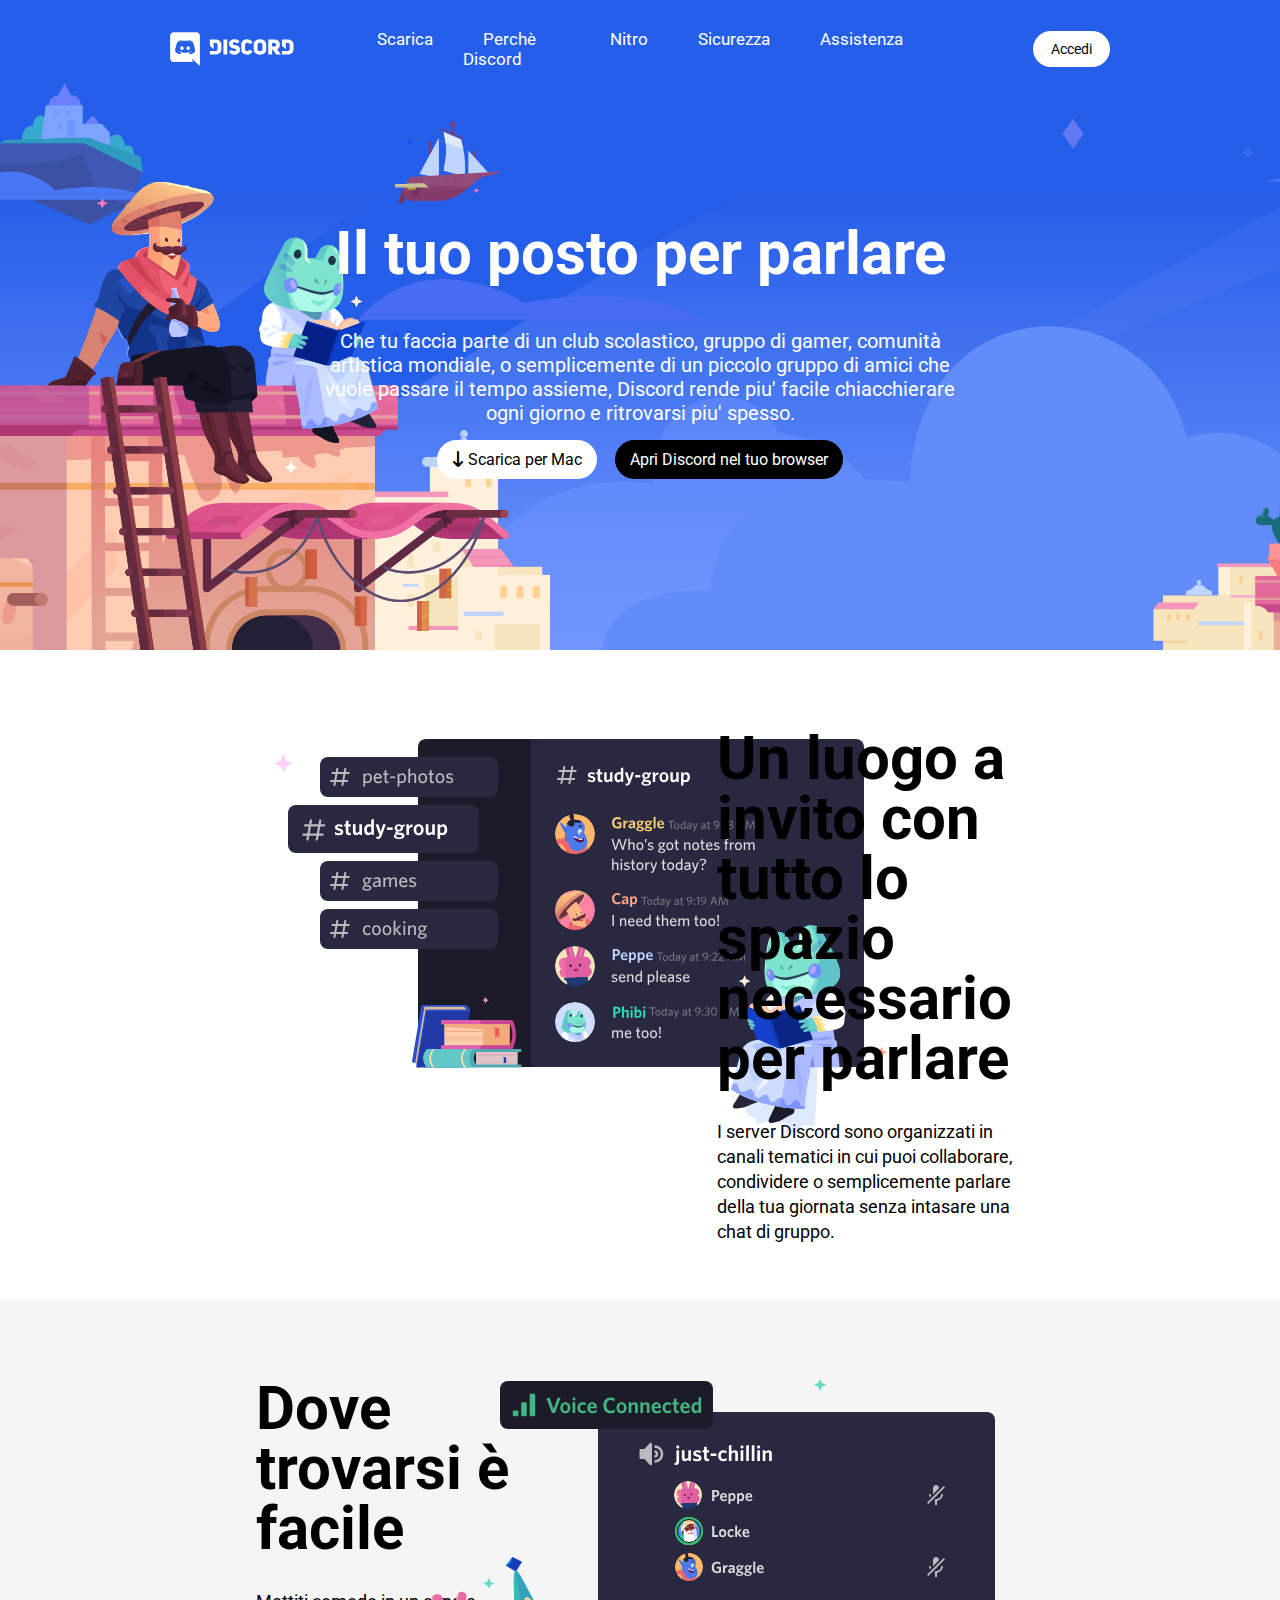
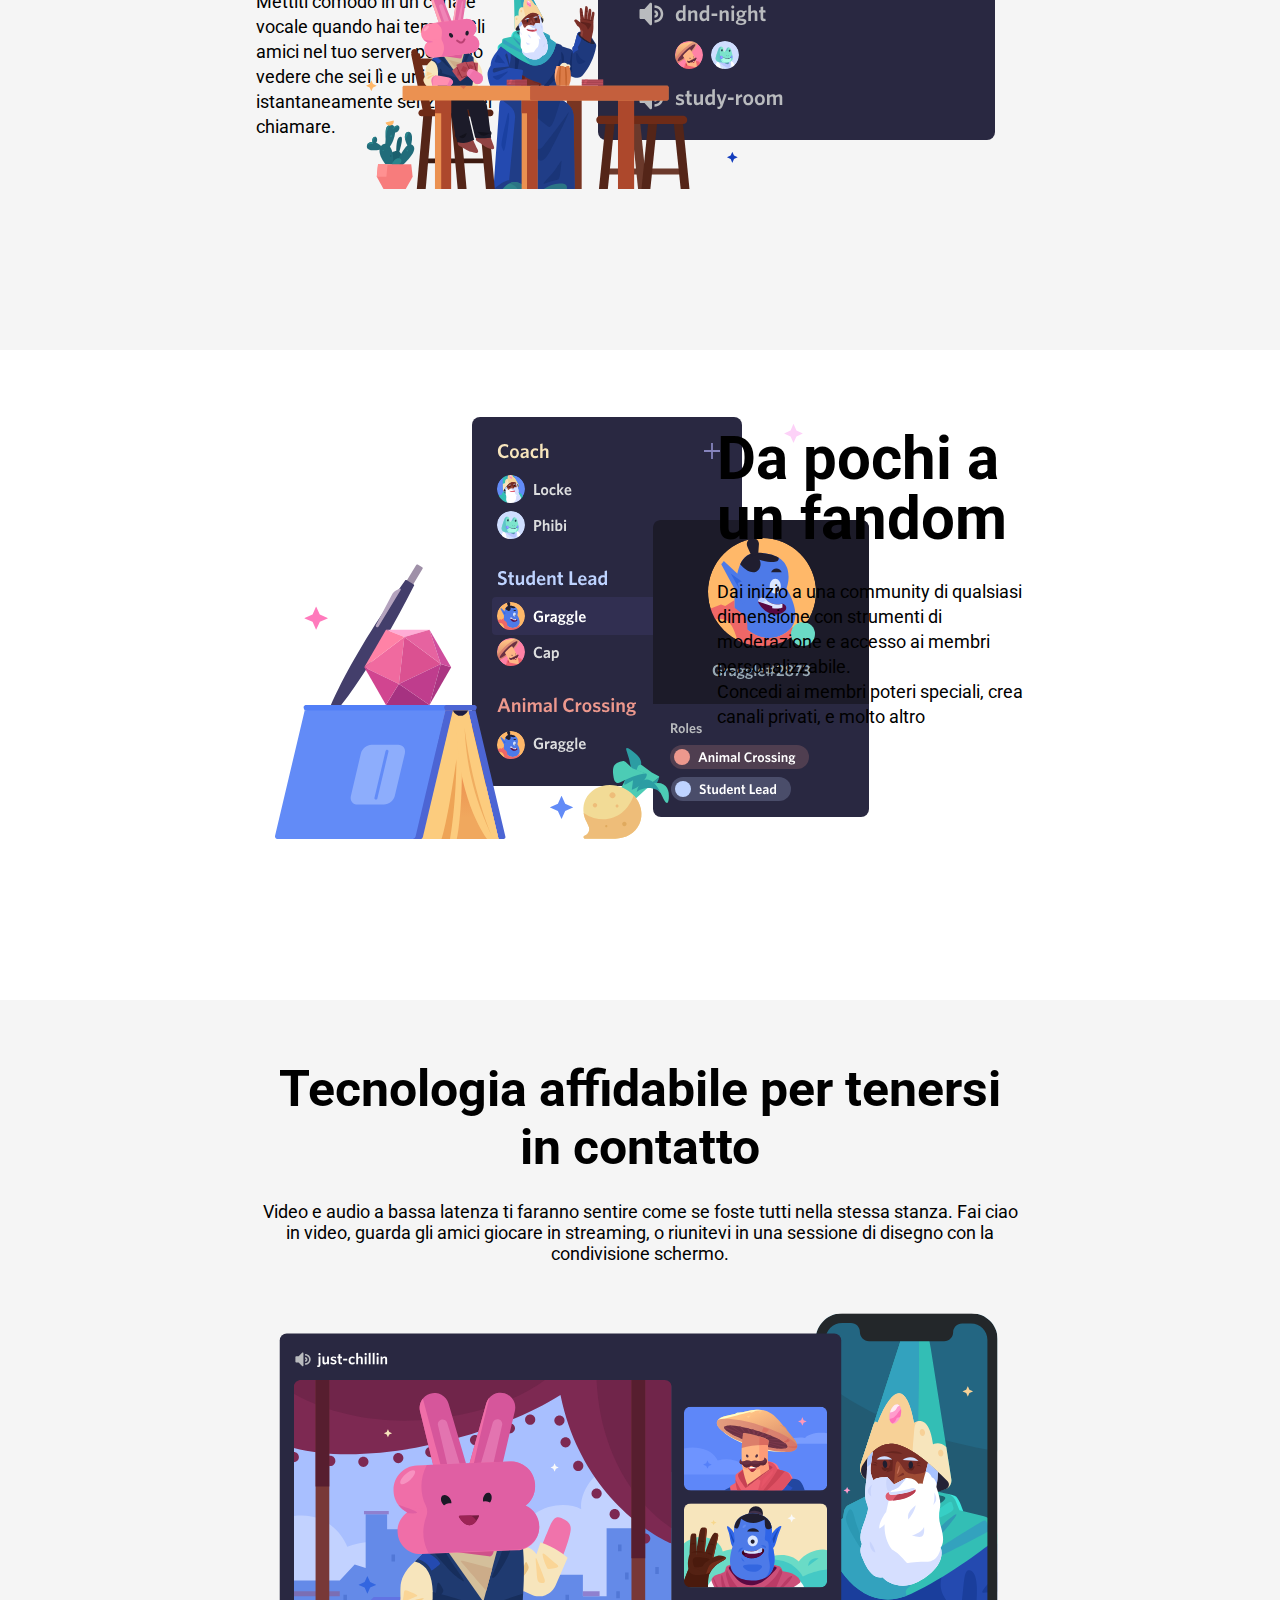
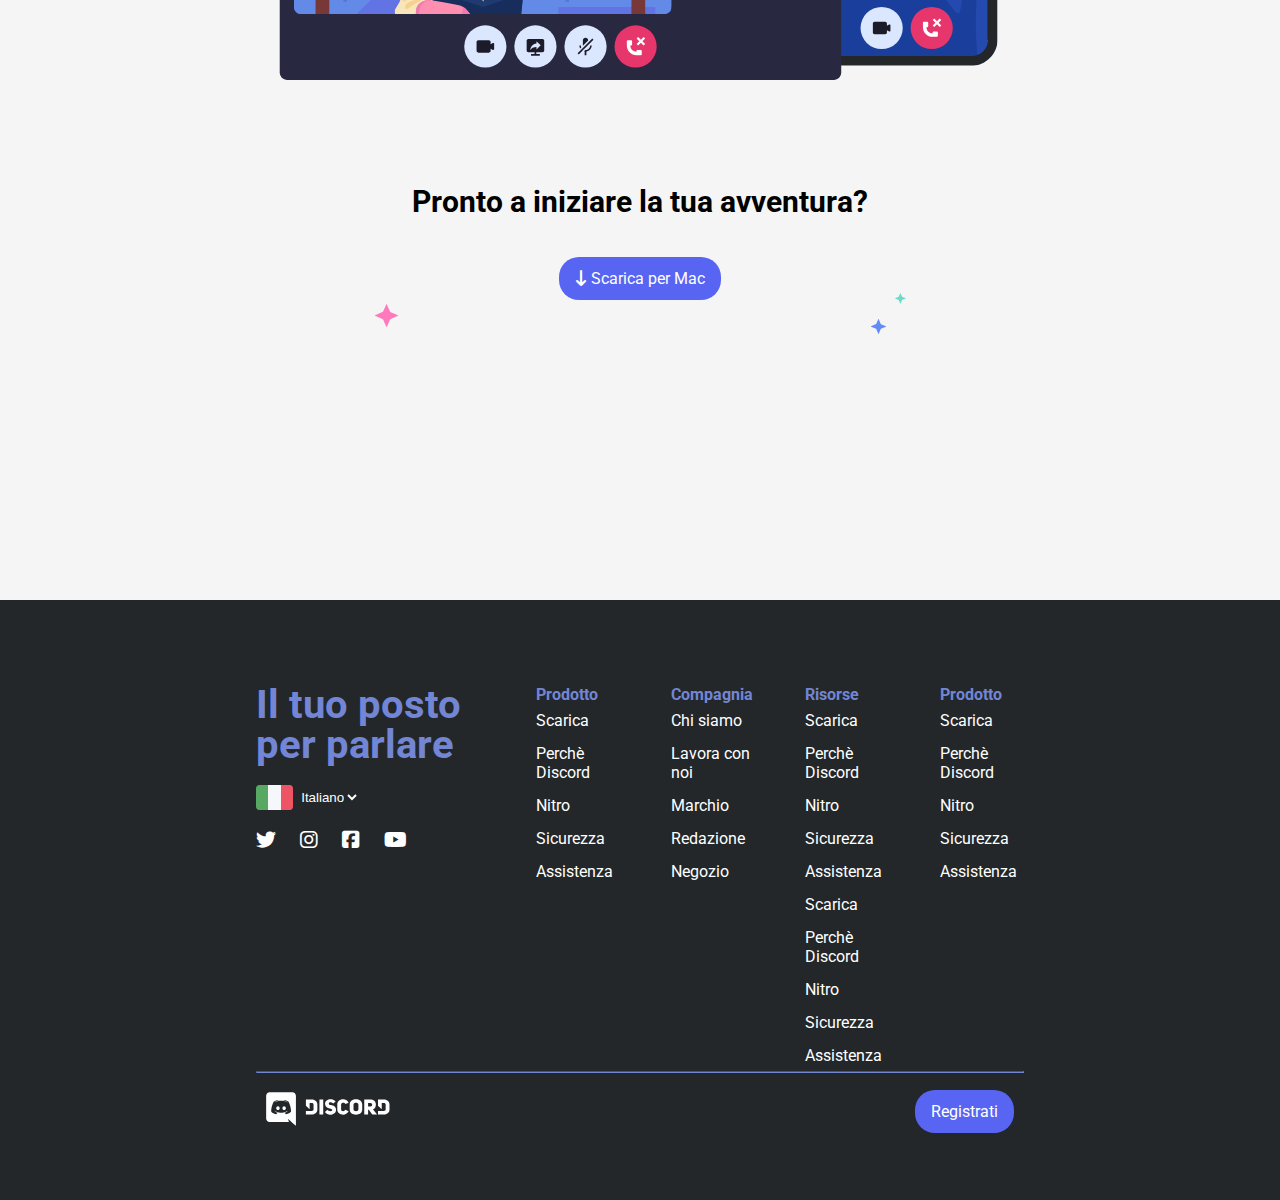
==== bonus/index.html @ ed8d9c97 "bonus" ====
<!DOCTYPE html>
<html lang="en">
<head>
    <meta charset="UTF-8">
    <meta http-equiv="X-UA-Compatible" content="IE=edge">
    <meta name="viewport" content="width=device-width, initial-scale=1.0">
    <title>Struttura base Discord</title>
    <link rel="stylesheet" href="css/style.css">
    <link rel="preconnect" href="https://fonts.googleapis.com">
    <link rel="preconnect" href="https://fonts.gstatic.com" crossorigin>
    <link href="https://fonts.googleapis.com/css2?family=Roboto:wght@400;500;700;900&display=swap" rel="stylesheet">
    <link rel="stylesheet" href="https://cdnjs.cloudflare.com/ajax/libs/font-awesome/6.2.1/css/all.min.css">
</head>
<body>

    <div class="container">
        
        <!-- inizio header -->
        <header>
            <!-- header top -->
            <div class="header-top flex">
                <div class="bar flex">
                    <div class="logo flex"><img src="img/logo.svg" alt=""></div>
                    <div class="links flex">
                        <ul class="flex">
                            <li><a href="#">Scarica</a></li>
                            <li><a href="#">Perchè Discord</a></li>
                            <li><a href="#">Nitro</a></li>
                            <li><a href="#">Sicurezza</a></li>
                            <li><a href="#">Assistenza</a></li>
                        </ul>
                    </div>
                    <div class="login-button flex">
                        <a href=""><span>Accedi</span></a>
                    </div>
                </div>
            </div>
            
            <!-- header bottom -->
            <div class="header-bottom flex">
                <div class="box flex">
                    <div>
                        <h1>Il tuo posto per parlare</h1>
                        <p>Che tu faccia parte di un club scolastico, gruppo di gamer, comunità artistica mondiale, o semplicemente di un piccolo gruppo di amici che vuole passare il tempo assieme, Discord rende piu' facile chiacchierare ogni giorno e ritrovarsi piu' spesso.</p>
                    
                        <a href=""><span class="download"><i class="fa-solid fa-arrow-down-long"></i> Scarica per Mac</span></a>
                        <a href=""><span class="open-browser">Apri Discord nel tuo browser</span></a>
                    </div>
                </div>
            </div>
        </header>
        <!-- fine header -->





        <!-- inizio main -->
        <main>

            <!-- sezioni -->
            <section class="section flex white">
                <div class="box flex">
                    <div class="img-column">
                        <img src="img/item1.svg" alt="">
                    </div>

                    <div class="mid-column">
                        <h1>Un luogo a invito con tutto lo spazio necessario per parlare</h1>
                        <p>I server Discord sono organizzati in canali tematici in cui puoi collaborare, condividere o semplicemente parlare della tua giornata senza intasare una chat di gruppo.</p>
                    </div>
                </div>
            </section>

            <section class="section flex grey">
                <div class="box flex">
                    <div class="mid-column">
                        <h1>Dove trovarsi è facile</h1>
                        <p>Mettiti comodo in un canale vocale quando hai tempo. Gli amici nel tuo server possono vedere che sei lì e unirsi istantaneamente senza dover chiamare.</p>
                    </div>

                    <div class="img-column">
                        <img src="img/item2.svg" alt="">
                    </div>
                </div>
            </section>

             <section class="section flex white">
                <div class="box flex">
                    <div class="img-column">
                        <img src="img/item3.svg" alt="">
                    </div>
                    
                    <div class="mid-column">
                        <h1>Da pochi a un fandom</h1>
                        <p>Dai inizio a una community di qualsiasi dimensione con strumenti di moderazione e accesso ai membri personalizzabile. <br> Concedi ai membri poteri speciali, crea canali privati, e molto altro</p>
                    </div>
                </div>
            </section>
            
            <!-- sezione grande -->
            <section class="section-big grey flex">
                <div class="box">
                    <h1>Tecnologia affidabile per tenersi in contatto</h1>
                    <p>Video e audio a bassa latenza ti faranno sentire come se foste tutti nella stessa stanza. Fai ciao in video, guarda gli amici giocare in streaming, o riunitevi in una sessione di disegno con la condivisione schermo.</p>
                    <img src="img/item4-big.svg" alt="" width="100%">
                    <h2>Pronto a iniziare la tua avventura?</h2>
                    <a href="#"><span><i class="fa-solid fa-arrow-down-long"></i> Scarica per Mac</span></a>
                </div>
            </section>
        </main>
        <!-- fine main -->
        
        <!-- inizio footer -->
        <footer>
            <!-- footer top -->
            <div class="footer-top flex">
                <div class="box flex">
                    <div class="social-column">
                        <h1>Il tuo posto per parlare</h1>
                        
                        <div class="language">
                            <img src="img/ita.png" alt="" height="25px">
                            <select name="Lingua" id="">
                                   <option value="Ita">Italiano</option>
                            </select>
                        </div>

                        <div class="socials">
                            <a href="#"><i class="fa-brands fa-twitter"></i></a>
                            <a href="#"><i class="fa-brands fa-instagram"></i></a>
                            <a href="#"><i class="fa-brands fa-square-facebook"></i></a>
                            <a href="#"><i class="fa-brands fa-youtube"></i></a>
                        </div>
                    </div>

                    <div class="mid-column">
                        <h4>Prodotto</h4>
                        <a href="#">Scarica</a>
                        <a href="#">Perchè Discord</a>
                        <a href="#">Nitro</a>
                        <a href="#">Sicurezza</a>
                        <a href="#">Assistenza</a>
                    </div>

                    <div class="mid-column">
                        <h4>Compagnia</h4>
                        <a href="#">Chi siamo</a>
                        <a href="#">Lavora con noi</a>
                        <a href="#">Marchio</a>
                        <a href="#">Redazione</a>
                        <a href="#">Negozio</a>
                    </div>

                    <div class="mid-column">
                        <h4>Risorse</h4>
                        <a href="#">Scarica</a>
                        <a href="#">Perchè Discord</a>
                        <a href="#">Nitro</a>
                        <a href="#">Sicurezza</a>
                        <a href="#">Assistenza</a>
                        <a href="#">Scarica</a>
                        <a href="#">Perchè Discord</a>
                        <a href="#">Nitro</a>
                        <a href="#">Sicurezza</a>
                        <a href="#">Assistenza</a>
                    </div>

                    <div class="mid-column">
                        <h4>Prodotto</h4>
                        <a href="#">Scarica</a>
                        <a href="#">Perchè Discord</a>
                        <a href="#">Nitro</a>
                        <a href="#">Sicurezza</a>
                        <a href="#">Assistenza</a>
                    </div>
                </div>
            </div>

            <hr>

            <!-- footer bottom -->
            <div class="footer-bottom flex">
                <div class="bar flex">
                    <div class="logo">
                        <img src="img/logo.svg" alt="">
                    </div>
                    <div class="register">
                        <a href="#"><span>Registrati</span></a>
                    </div>
                </div>
            </div>
        </footer>
        <!-- fine footer -->


    </div>
    
</body>
</html>
---- bonus/css/style.css ----
*{
    margin: 0;
    padding: 0;
    box-sizing: border-box;
}

body{
    font-family: 'Roboto', sans-serif;
}

.flex{
    display: flex;
}

/* ----- inizio header ------ */

header{
    height: 650px;
    background-image: url(../img/jumbo.png);
    background-size: cover;
}


/* header top */

.header-top{
    height: 15%;
    justify-content: center;
    align-items: center;
}

.header-bottom{
    height: 85%;
}

header .bar{
    width: 75%;
    height: 60px;
}

header .logo, header .login-button{
    width: 20%;
    height: 100%;;
    font-size: 30px;
}

header .links{
    width: 60%;
    height: 100%;
}

header .logo{
    align-items: center;
    padding: 10px;
}

header .login-button{
    align-items: center;
    justify-content: flex-end;
    padding: 10px;
}

header .login-button span{
    font-size: 14px;
    background-color: white;
    padding: 10px 18px;
    border-radius: 18px;
}

header .login-button a{
    text-decoration: none;
    margin-bottom: 10px;
    color: black;
}

header .links{
    justify-content: center;
    align-items: center;
}

header .links li{
    padding: 3px 5px;
    list-style-type: none;
} 

header .links li a{
    padding: 10px 20px;
    font-size: 17px;
    text-decoration: none;
    color: white;
    font-weight: 600px;
}


/* header bottom */

.header-bottom .box{
    width: 50%;
    height: 85%;
}

.header-bottom{
    justify-content: center;
    align-items: center;
}

.header-bottom .box{
    justify-content: center;
    align-items: center;
}

.header-bottom .box > div{
    text-align: center;
}

.header-bottom h1{
    font-size: 60px;
    padding-bottom: 40px;
    font-weight: 700;
    color: white;
}

.header-bottom p{
    padding-bottom: 15px;
    font-size: 20px;
    color: white;
}

.header-bottom span{
    padding: 10px 15px;
    border-radius: 20px;
    display: inline-block;
    margin: 0 7px 50px;
}

.header-bottom .download{
    color: black;
    background-color: white;
}

.header-bottom .open-browser{
    background-color: black;
    color: white;
}

/* ------ fine header ------ */





/* ------- inizio main ------ */

/* sezioni */

main .section{
    height: 650px;
    width: 100%;
    margin: auto;
    justify-content: center;
    align-items: center;
}

main .section .box{
    width: 60%;
    height: 85%;
}

.grey{
    background-color: #f5f5f5;
}

main .section.white .img-column{
    height: 100%;
    width: 60%;
}

main .section.white .mid-column{
    height: 100%;
    width: 40%;
    padding-top: 30px;
}

main .section.grey .mid-column{
    height: 100%;
    width: 40%;
    padding-right: 50px;
    margin-top: 30px;
}

main .section.grey .img-column{
    height: 100%;
    width: 60%;
}

main .mid-column h1{
    font-size: 60px;
    line-height: 60px;
}

main .mid-column p{
    font-size: 18px;
    line-height: 25px;
    margin-top: 30px;
}

main .section.grey img{
    float: right; 
}

main .section.white img{
    float: left; 
}

/* sezione grande */
main .section-big{
    height: 1200px;
    width: 100%;
    background-color: #f5f5f5;
    justify-content: center;
    align-items: center;
}

main .section-big .box{
    width: 60%;
    height: 90%;
    text-align: center;
    background-image: url("../img/stars.svg");
    background-repeat: no-repeat;
    background-position: 50% 80%;
}

main .section-big h1{
    font-size: 50px;
    padding-bottom: 25px;
}

main .section-big p{
    font-size: 18px;
}

main .section-big h2{
    font-size: 30px;
    padding: 50px 0;
}

main .section-big span{
    color: white;
    background-color:  #5865f2;
    border-radius: 20px;
    padding: 12px 16px;
}

main .section-big a{
    text-decoration: none;
    color: white;
}
/* fine sezioni */

/* ------- fine main -------- */



/* ------- inizio footer ------- */
footer{
    height: 600px;
    background-color: #23272a;
    padding-top: 80px;
    padding-bottom: 60px;
}

.footer-top{
    height: 85%;
    width: 100%;
    background-color: #23272a;
    justify-content: center;
    align-items: center;
}

.footer-bottom{
    height: 15%;
    width: 100%;
    justify-content: center;
    align-items: flex-end;
    border-bottom: 5px solid #23272a;
}

/* footer top */
.footer-top .box{
    width: 60%;
    height: 90%;
    margin-bottom: 30px;
}

.footer-top .social-column{
    width: 30%;
    height: 100%;
}

.footer-top .socials i{
    color: white;
    font-size: 20px;
    padding-right: 20px;
}

.footer-top .mid-column{
    width: calc(70% / 4);
    height: 100%;
    padding-left: 50px;
}

.footer-top select{
    border: none;
    background-color: #23272a;
    color: white;
}

.footer-top .language select, .footer-top .language img{
    vertical-align: middle;
    margin: 20px 0;
}

.footer-top .social-column h1{
    font-size: 40px;
    line-height: 40px;
    color: #7286d5;
}

.footer-top .mid-column h4{
    color: #7286d5;
}

.footer-top .mid-column a{
    display: block;
    text-decoration: none;
    color: white;
    padding: 7px 0;
}
/* footer bottom */
.footer-bottom .bar{
    width: 60%;
    height: 80%;
    justify-content: center;
    align-items: center;
    justify-content: space-between;
}

.footer-bottom .register a{
    text-decoration: none;
    color: white;
}

.footer-bottom .register span{
    color: white;
    background-color:  #5865f2;
    border-radius: 20px;
    padding: 12px 16px;
}

footer .bar > div{
    padding: 10px;
}

footer hr{
    width: 60%;
    margin: auto;
    border-color: #7286d5;
}

/* ---------- fine footer -------- */
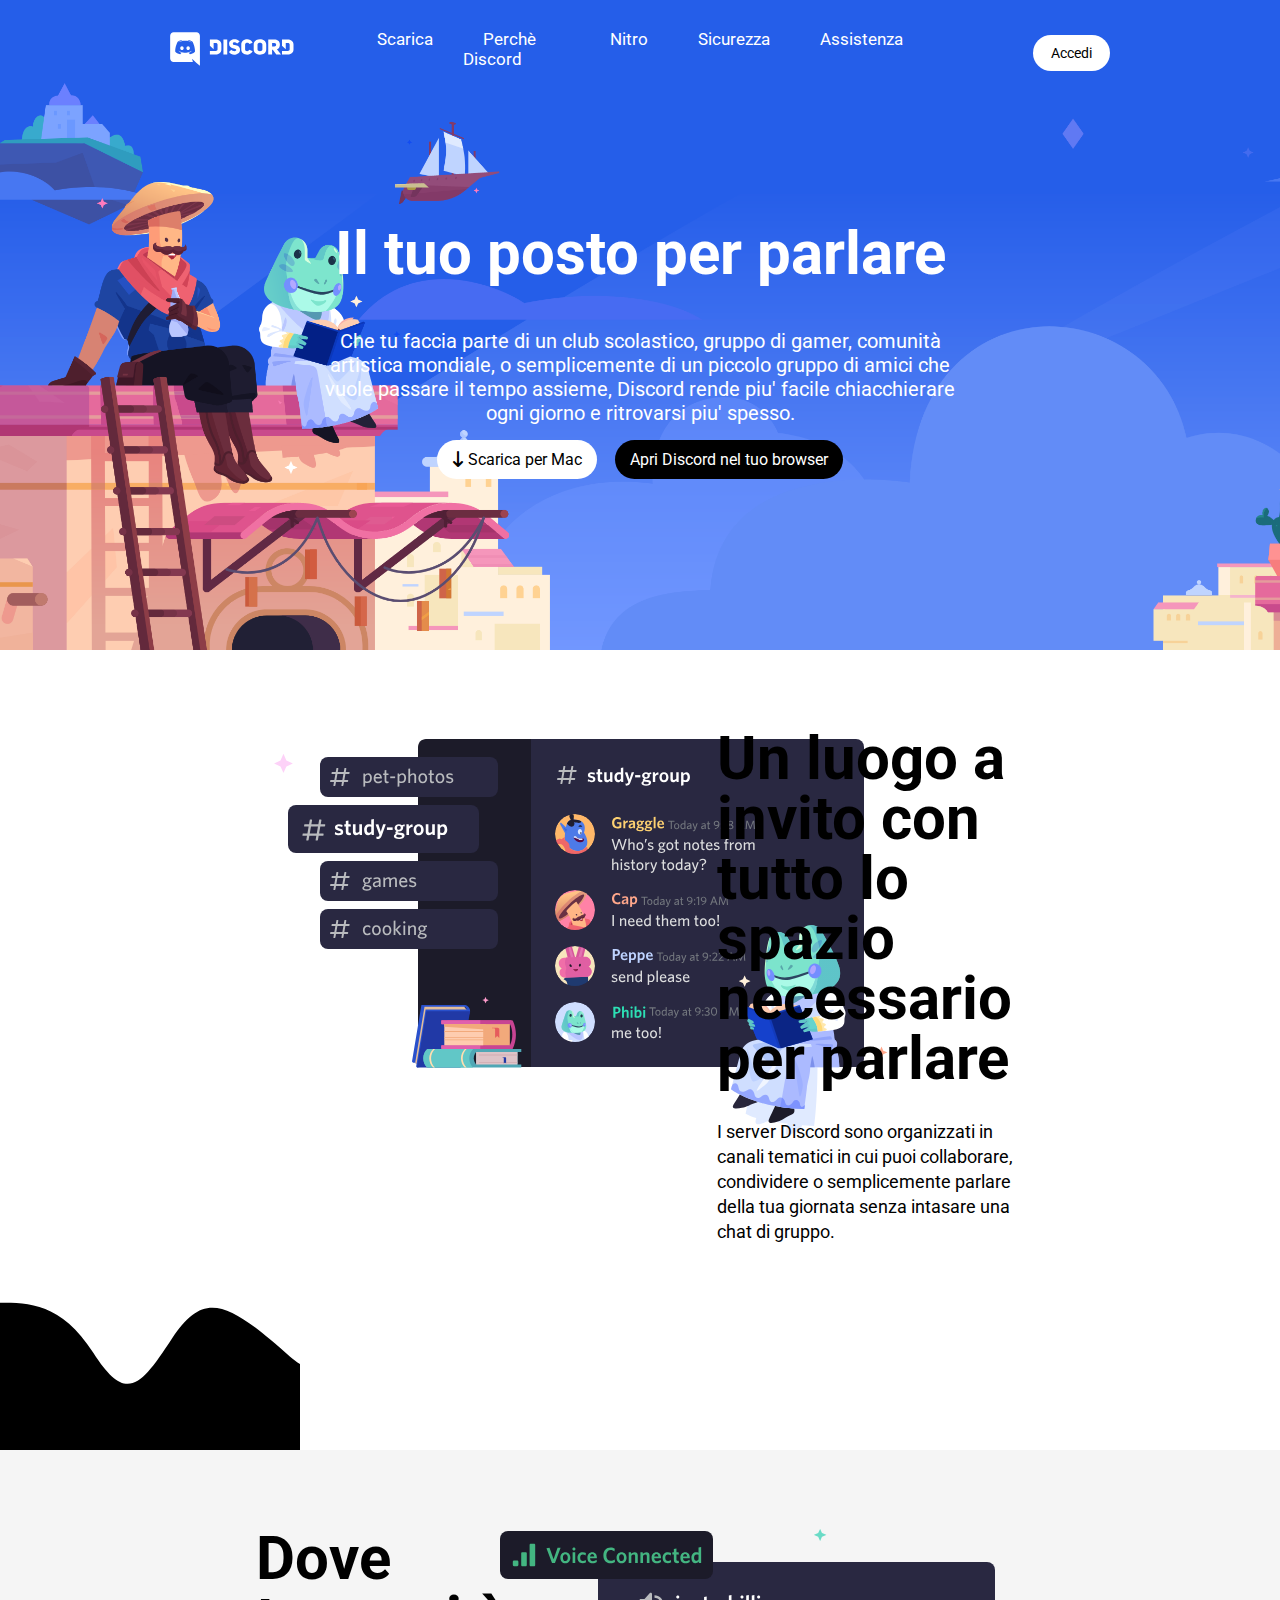
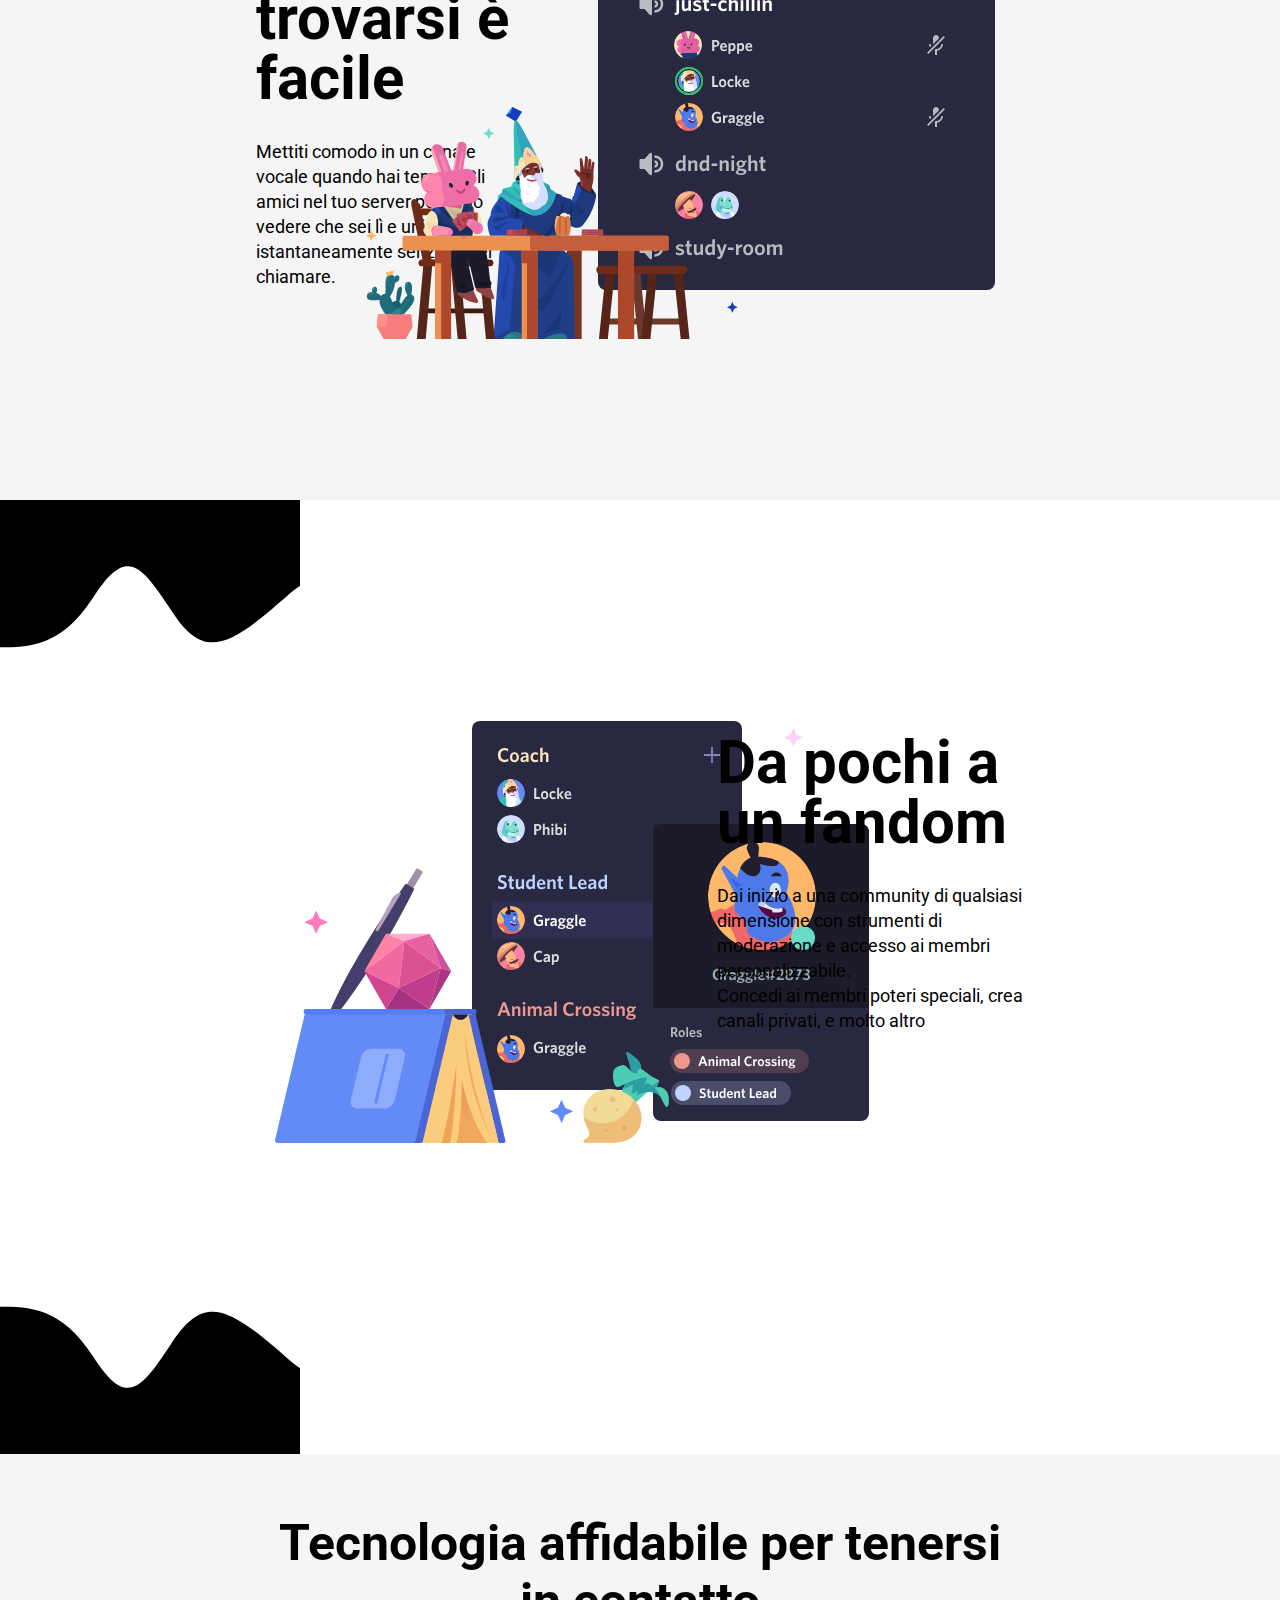
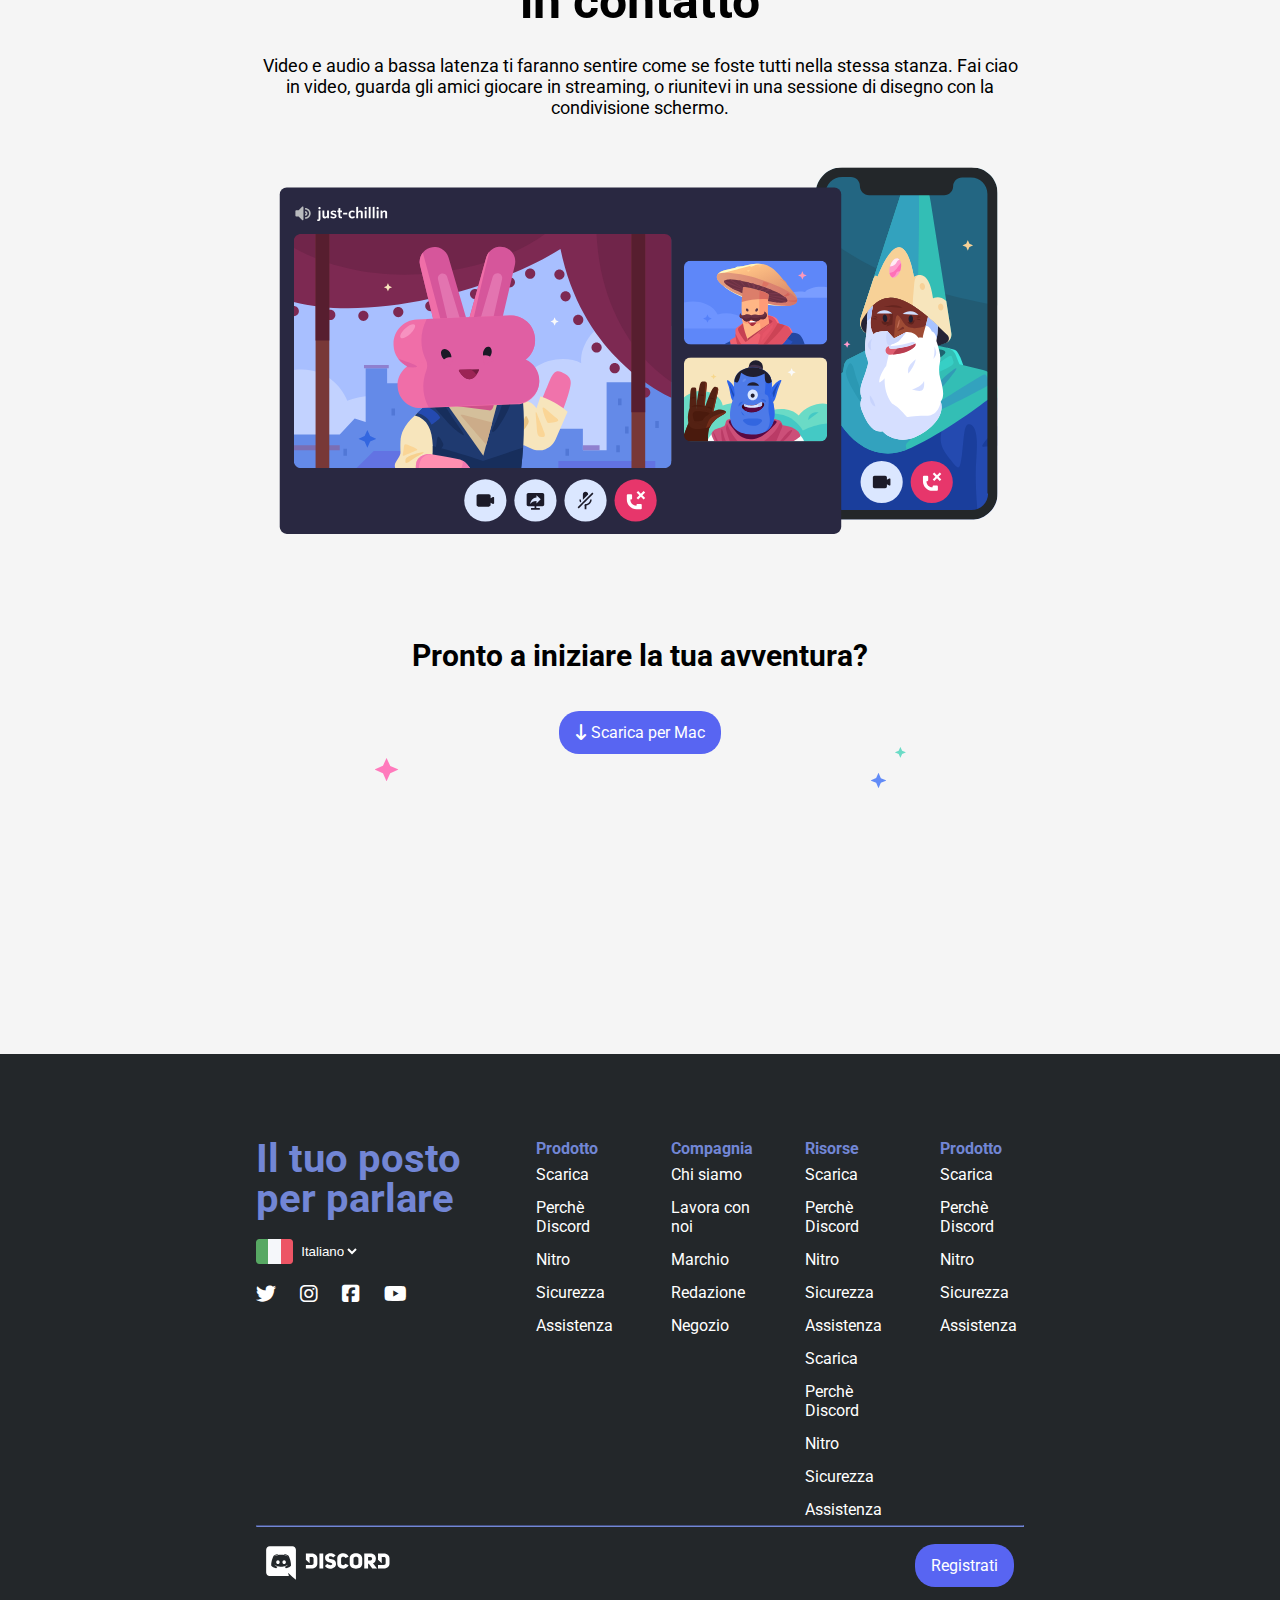
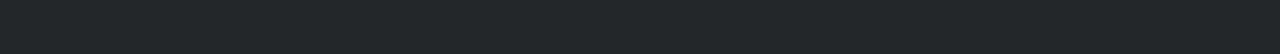
==== commit 9f19772e: "Progetto con "hover" e onde terminato" ====
--- a/bonus/index.html
+++ b/bonus/index.html
@@ -31,7 +31,7 @@
                         </ul>
                     </div>
                     <div class="login-button flex">
-                        <a href=""><span>Accedi</span></a>
+                        <a href="#"><span>Accedi</span></a>
                     </div>
                 </div>
             </div>
@@ -72,6 +72,8 @@
                 </div>
             </section>
 
+            <img src="img/wave.svg" alt="" class="wave">
+
             <section class="section flex grey">
                 <div class="box flex">
                     <div class="mid-column">
@@ -85,6 +87,8 @@
                 </div>
             </section>
 
+            <img src="img/wave.svg" alt="" class="wave-flip">
+
              <section class="section flex white">
                 <div class="box flex">
                     <div class="img-column">
@@ -97,6 +101,8 @@
                     </div>
                 </div>
             </section>
+
+            <img src="img/wave.svg" alt="" class="wave">
             
             <!-- sezione grande -->
             <section class="section-big grey flex">
--- a/bonus/css/style.css
+++ b/bonus/css/style.css
@@ -67,9 +67,14 @@
     border-radius: 18px;
 }
 
+header .login-button span:hover{
+    color: #5865f2;
+    box-shadow: 2px 2px 15px #888888;
+}
+
 header .login-button a{
     text-decoration: none;
-    margin-bottom: 10px;
+    margin-bottom: 3px;
     color: black;
 }
 
@@ -91,6 +96,10 @@
     font-weight: 600px;
 }
 
+
+header .links li a:hover{
+    text-decoration: underline;
+}
 
 /* header bottom */
 
@@ -133,6 +142,16 @@
     margin: 0 7px 50px;
 }
 
+.header-bottom .download:hover{
+    color: #5865f2;
+    box-shadow: 2px 2px 15px #888888;
+}
+
+.header-bottom .open-browser:hover{
+    background-color: #23272a;
+    box-shadow: 2px 2px 15px #888888;
+}
+
 .header-bottom .download{
     color: black;
     background-color: white;
@@ -161,6 +180,19 @@
     align-items: center;
 }
 
+.wave-flip{
+    -moz-transform: scaleY(-1);
+    -o-transform: scaleY(-1);
+    -webkit-transform: scaleY(-1);
+    transform: scaleY(-1);
+    filter: FlipV;
+    -ms-filter: "FlipV";
+}
+
+.wave{
+    display: block;
+}
+
 main .section .box{
     width: 60%;
     height: 85%;
@@ -216,7 +248,6 @@
 main .section-big{
     height: 1200px;
     width: 100%;
-    background-color: #f5f5f5;
     justify-content: center;
     align-items: center;
 }
@@ -246,9 +277,13 @@
 
 main .section-big span{
     color: white;
-    background-color:  #5865f2;
+    background-color: #5865f2;
     border-radius: 20px;
     padding: 12px 16px;
+}
+
+main .section-big span:hover{
+    box-shadow: 2px 2px 15px #888888;
 }
 
 main .section-big a{
@@ -336,6 +371,11 @@
     color: white;
     padding: 7px 0;
 }
+
+.footer-top .mid-column a:hover{
+    text-decoration: underline;
+}
+
 /* footer bottom */
 .footer-bottom .bar{
     width: 60%;
@@ -357,6 +397,10 @@
     padding: 12px 16px;
 }
 
+.footer-bottom .register span:hover{
+    box-shadow: 2px 2px 15px #888888;
+}
+
 footer .bar > div{
     padding: 10px;
 }
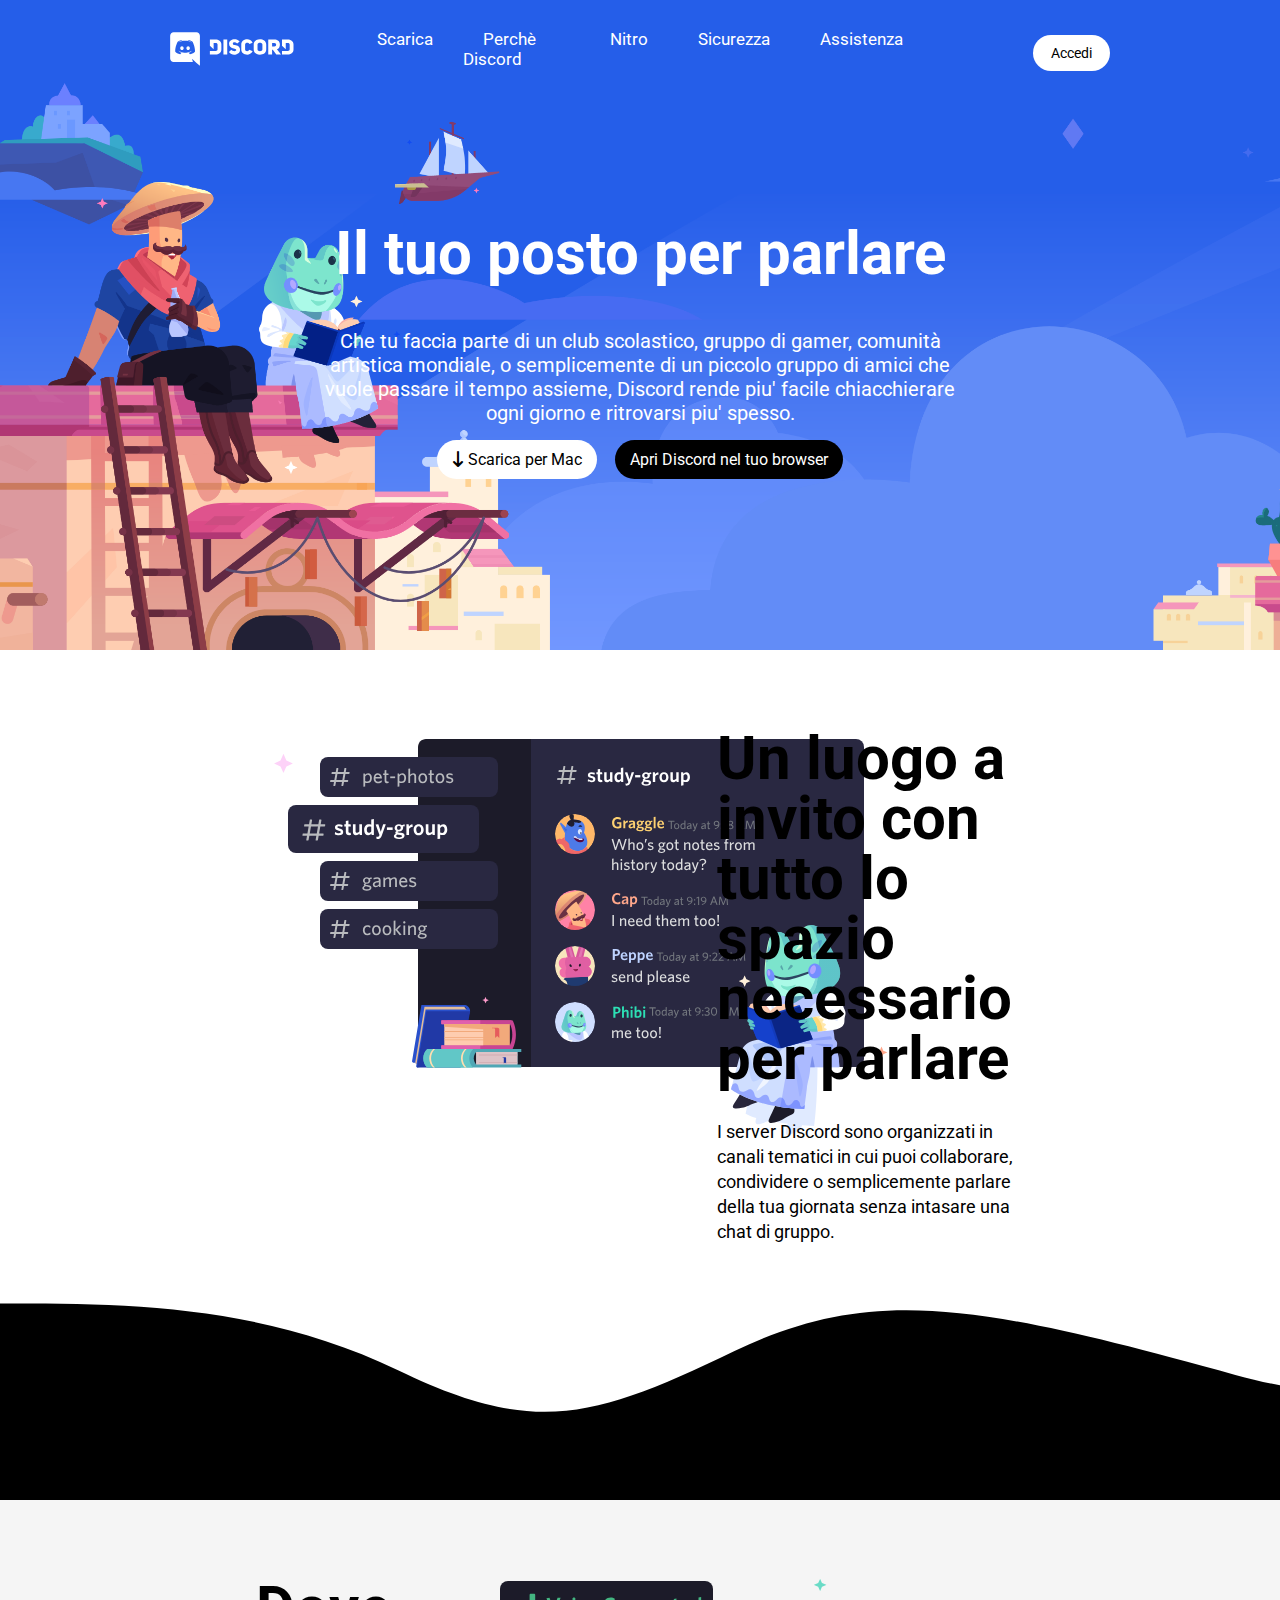
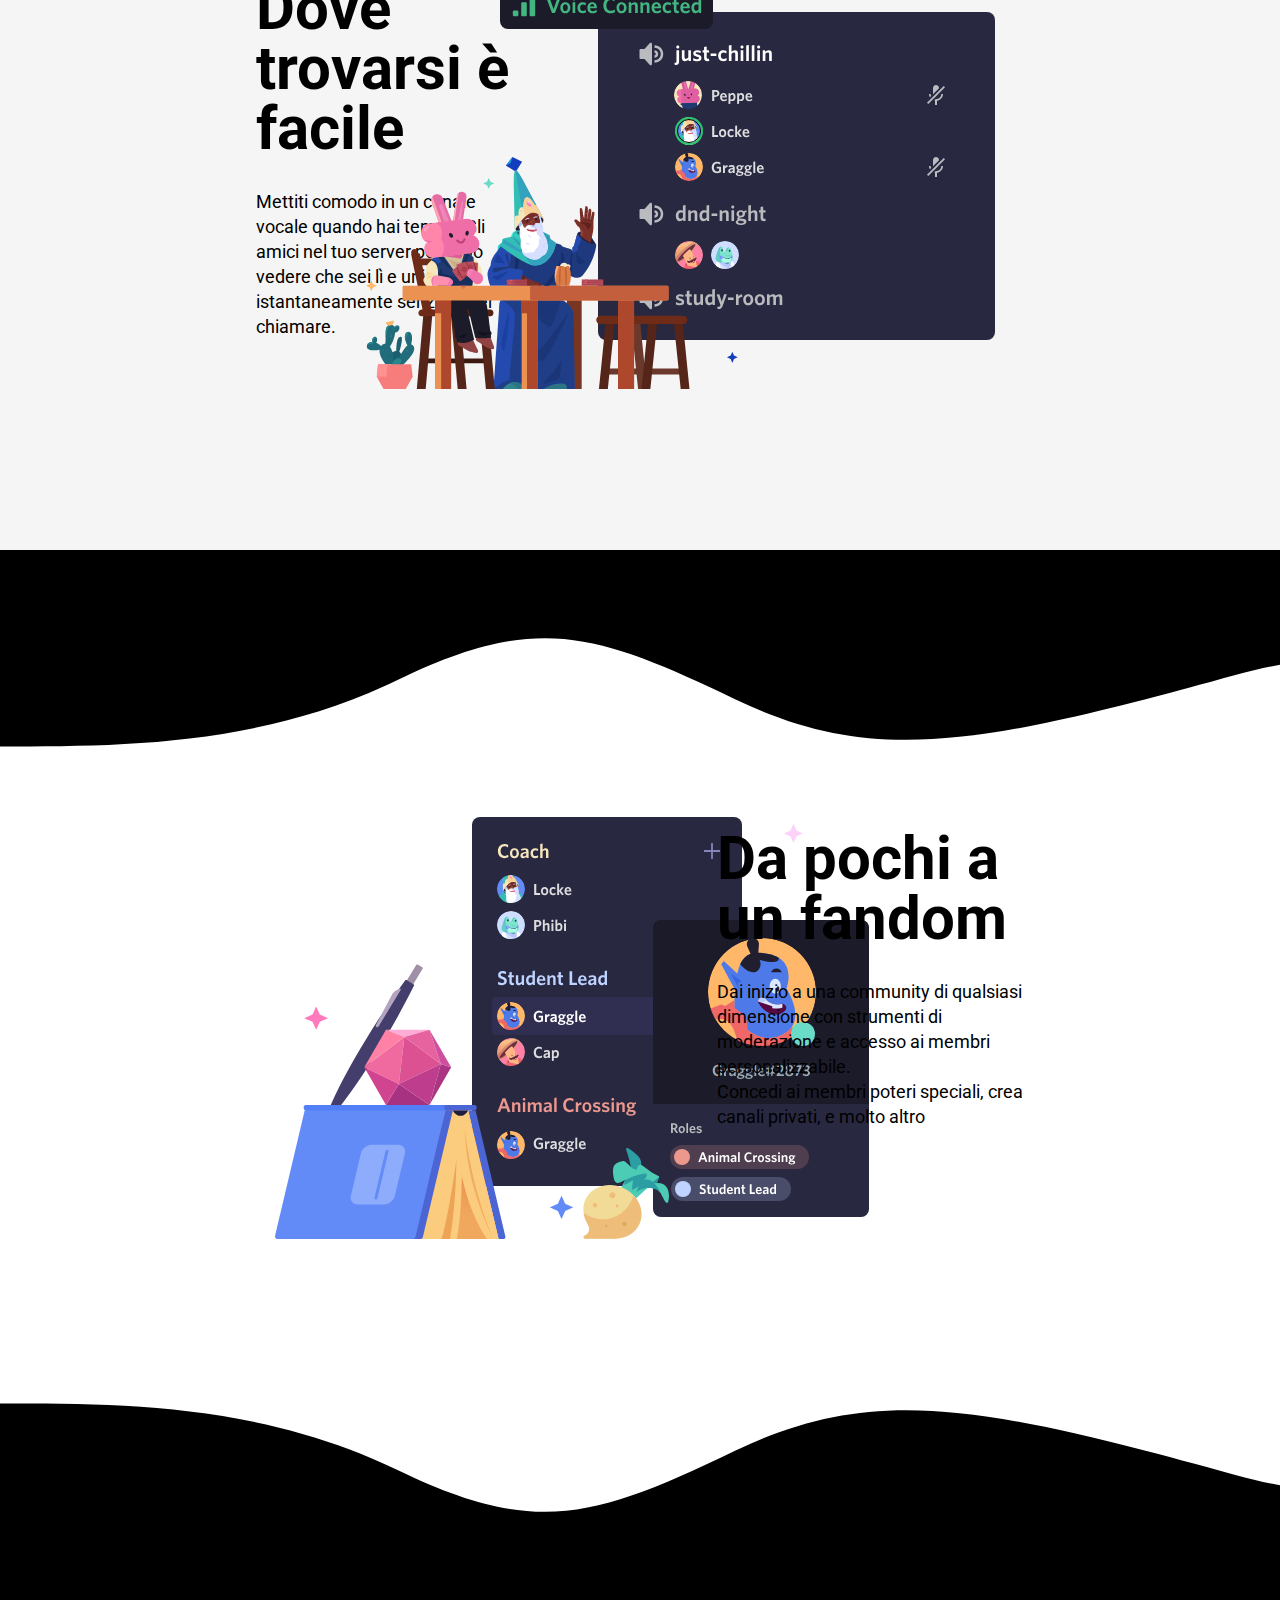
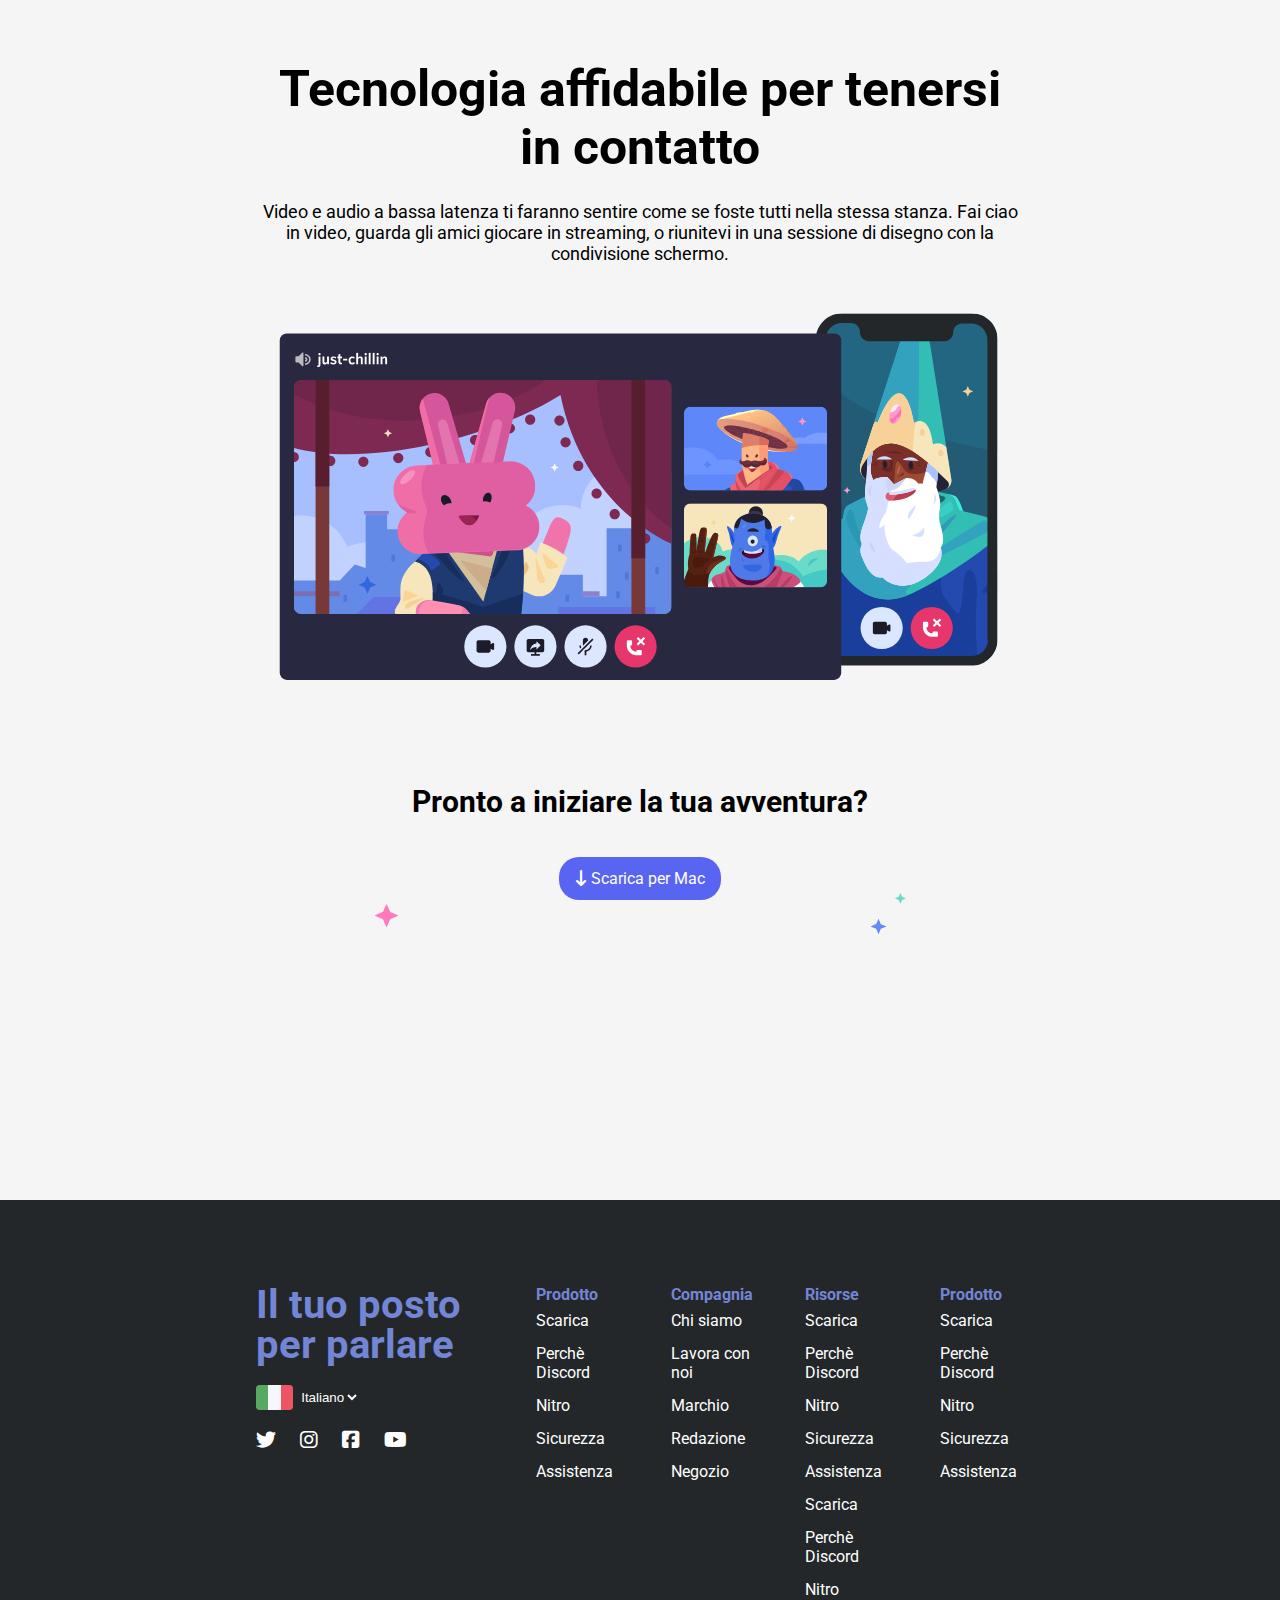
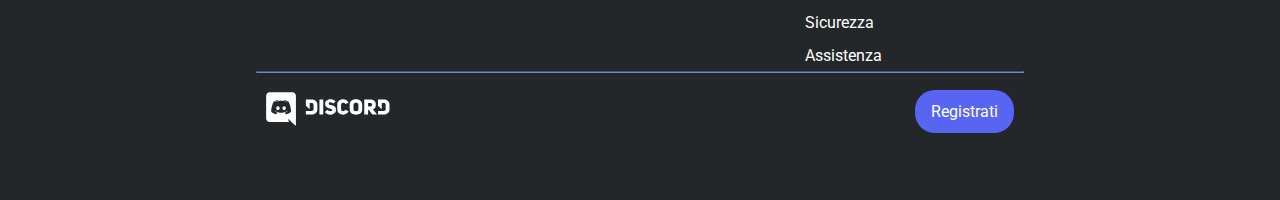
==== commit 05416919: "fix waves backgrounds" ====
--- a/bonus/index.html
+++ b/bonus/index.html
@@ -1,5 +1,6 @@
 <!DOCTYPE html>
 <html lang="en">
+
 <head>
     <meta charset="UTF-8">
     <meta http-equiv="X-UA-Compatible" content="IE=edge">
@@ -11,10 +12,11 @@
     <link href="https://fonts.googleapis.com/css2?family=Roboto:wght@400;500;700;900&display=swap" rel="stylesheet">
     <link rel="stylesheet" href="https://cdnjs.cloudflare.com/ajax/libs/font-awesome/6.2.1/css/all.min.css">
 </head>
+
 <body>
 
     <div class="container">
-        
+
         <!-- inizio header -->
         <header>
             <!-- header top -->
@@ -35,15 +37,18 @@
                     </div>
                 </div>
             </div>
-            
+
             <!-- header bottom -->
             <div class="header-bottom flex">
                 <div class="box flex">
                     <div>
                         <h1>Il tuo posto per parlare</h1>
-                        <p>Che tu faccia parte di un club scolastico, gruppo di gamer, comunità artistica mondiale, o semplicemente di un piccolo gruppo di amici che vuole passare il tempo assieme, Discord rende piu' facile chiacchierare ogni giorno e ritrovarsi piu' spesso.</p>
-                    
-                        <a href=""><span class="download"><i class="fa-solid fa-arrow-down-long"></i> Scarica per Mac</span></a>
+                        <p>Che tu faccia parte di un club scolastico, gruppo di gamer, comunità artistica mondiale, o
+                            semplicemente di un piccolo gruppo di amici che vuole passare il tempo assieme, Discord
+                            rende piu' facile chiacchierare ogni giorno e ritrovarsi piu' spesso.</p>
+
+                        <a href=""><span class="download"><i class="fa-solid fa-arrow-down-long"></i> Scarica per
+                                Mac</span></a>
                         <a href=""><span class="open-browser">Apri Discord nel tuo browser</span></a>
                     </div>
                 </div>
@@ -67,18 +72,20 @@
 
                     <div class="mid-column">
                         <h1>Un luogo a invito con tutto lo spazio necessario per parlare</h1>
-                        <p>I server Discord sono organizzati in canali tematici in cui puoi collaborare, condividere o semplicemente parlare della tua giornata senza intasare una chat di gruppo.</p>
-                    </div>
-                </div>
-            </section>
-
-            <img src="img/wave.svg" alt="" class="wave">
+                        <p>I server Discord sono organizzati in canali tematici in cui puoi collaborare, condividere o
+                            semplicemente parlare della tua giornata senza intasare una chat di gruppo.</p>
+                    </div>
+                </div>
+            </section>
+
+            <div class="wave-container"></div>
 
             <section class="section flex grey">
                 <div class="box flex">
                     <div class="mid-column">
                         <h1>Dove trovarsi è facile</h1>
-                        <p>Mettiti comodo in un canale vocale quando hai tempo. Gli amici nel tuo server possono vedere che sei lì e unirsi istantaneamente senza dover chiamare.</p>
+                        <p>Mettiti comodo in un canale vocale quando hai tempo. Gli amici nel tuo server possono vedere
+                            che sei lì e unirsi istantaneamente senza dover chiamare.</p>
                     </div>
 
                     <div class="img-column">
@@ -87,28 +94,32 @@
                 </div>
             </section>
 
-            <img src="img/wave.svg" alt="" class="wave-flip">
-
-             <section class="section flex white">
+            <div class="wave-container wave-flip"></div>
+
+            <section class="section flex white">
                 <div class="box flex">
                     <div class="img-column">
                         <img src="img/item3.svg" alt="">
                     </div>
-                    
+
                     <div class="mid-column">
                         <h1>Da pochi a un fandom</h1>
-                        <p>Dai inizio a una community di qualsiasi dimensione con strumenti di moderazione e accesso ai membri personalizzabile. <br> Concedi ai membri poteri speciali, crea canali privati, e molto altro</p>
-                    </div>
-                </div>
-            </section>
-
-            <img src="img/wave.svg" alt="" class="wave">
-            
+                        <p>Dai inizio a una community di qualsiasi dimensione con strumenti di moderazione e accesso ai
+                            membri personalizzabile. <br> Concedi ai membri poteri speciali, crea canali privati, e
+                            molto altro</p>
+                    </div>
+                </div>
+            </section>
+
+            <div class="wave-container"></div>
+
             <!-- sezione grande -->
             <section class="section-big grey flex">
                 <div class="box">
                     <h1>Tecnologia affidabile per tenersi in contatto</h1>
-                    <p>Video e audio a bassa latenza ti faranno sentire come se foste tutti nella stessa stanza. Fai ciao in video, guarda gli amici giocare in streaming, o riunitevi in una sessione di disegno con la condivisione schermo.</p>
+                    <p>Video e audio a bassa latenza ti faranno sentire come se foste tutti nella stessa stanza. Fai
+                        ciao in video, guarda gli amici giocare in streaming, o riunitevi in una sessione di disegno con
+                        la condivisione schermo.</p>
                     <img src="img/item4-big.svg" alt="" width="100%">
                     <h2>Pronto a iniziare la tua avventura?</h2>
                     <a href="#"><span><i class="fa-solid fa-arrow-down-long"></i> Scarica per Mac</span></a>
@@ -116,7 +127,9 @@
             </section>
         </main>
         <!-- fine main -->
-        
+
+
+
         <!-- inizio footer -->
         <footer>
             <!-- footer top -->
@@ -124,11 +137,11 @@
                 <div class="box flex">
                     <div class="social-column">
                         <h1>Il tuo posto per parlare</h1>
-                        
+
                         <div class="language">
                             <img src="img/ita.png" alt="" height="25px">
                             <select name="Lingua" id="">
-                                   <option value="Ita">Italiano</option>
+                                <option value="Ita">Italiano</option>
                             </select>
                         </div>
 
@@ -201,6 +214,7 @@
 
 
     </div>
-    
+
 </body>
+
 </html>--- a/bonus/css/style.css
+++ b/bonus/css/style.css
@@ -1,20 +1,20 @@
-*{
+* {
     margin: 0;
     padding: 0;
     box-sizing: border-box;
 }
 
-body{
+body {
     font-family: 'Roboto', sans-serif;
 }
 
-.flex{
+.flex {
     display: flex;
 }
 
 /* ----- inizio header ------ */
 
-header{
+header {
     height: 650px;
     background-image: url(../img/jumbo.png);
     background-size: cover;
@@ -23,72 +23,74 @@
 
 /* header top */
 
-.header-top{
+.header-top {
     height: 15%;
     justify-content: center;
     align-items: center;
 }
 
-.header-bottom{
+.header-bottom {
     height: 85%;
 }
 
-header .bar{
+header .bar {
     width: 75%;
     height: 60px;
 }
 
-header .logo, header .login-button{
+header .logo,
+header .login-button {
     width: 20%;
-    height: 100%;;
+    height: 100%;
+    ;
     font-size: 30px;
 }
 
-header .links{
-    width: 60%;
-    height: 100%;
-}
-
-header .logo{
+header .links {
+    width: 60%;
+    height: 100%;
+}
+
+header .logo {
     align-items: center;
     padding: 10px;
 }
 
-header .login-button{
+header .login-button {
     align-items: center;
     justify-content: flex-end;
     padding: 10px;
 }
 
-header .login-button span{
+header .login-button span {
     font-size: 14px;
     background-color: white;
     padding: 10px 18px;
     border-radius: 18px;
 }
 
-header .login-button span:hover{
+header .login-button span:hover {
     color: #5865f2;
     box-shadow: 2px 2px 15px #888888;
 }
 
-header .login-button a{
+header .login-button a {
     text-decoration: none;
     margin-bottom: 3px;
     color: black;
 }
 
-header .links{
-    justify-content: center;
-    align-items: center;
-}
-
-header .links li{
+header .links {
+    justify-content: center;
+    align-items: center;
+}
+
+header .links li {
     padding: 3px 5px;
     list-style-type: none;
-} 
-
-header .links li a{
+}
+
+header .links li a {
     padding: 10px 20px;
     font-size: 17px;
     text-decoration: none;
@@ -97,67 +99,67 @@
 }
 
 
-header .links li a:hover{
+header .links li a:hover {
     text-decoration: underline;
 }
 
 /* header bottom */
 
-.header-bottom .box{
+.header-bottom .box {
     width: 50%;
     height: 85%;
 }
 
-.header-bottom{
-    justify-content: center;
-    align-items: center;
-}
-
-.header-bottom .box{
-    justify-content: center;
-    align-items: center;
-}
-
-.header-bottom .box > div{
+.header-bottom {
+    justify-content: center;
+    align-items: center;
+}
+
+.header-bottom .box {
+    justify-content: center;
+    align-items: center;
+}
+
+.header-bottom .box>div {
     text-align: center;
 }
 
-.header-bottom h1{
+.header-bottom h1 {
     font-size: 60px;
     padding-bottom: 40px;
     font-weight: 700;
     color: white;
 }
 
-.header-bottom p{
+.header-bottom p {
     padding-bottom: 15px;
     font-size: 20px;
     color: white;
 }
 
-.header-bottom span{
+.header-bottom span {
     padding: 10px 15px;
     border-radius: 20px;
     display: inline-block;
     margin: 0 7px 50px;
 }
 
-.header-bottom .download:hover{
+.header-bottom .download:hover {
     color: #5865f2;
     box-shadow: 2px 2px 15px #888888;
 }
 
-.header-bottom .open-browser:hover{
+.header-bottom .open-browser:hover {
     background-color: #23272a;
     box-shadow: 2px 2px 15px #888888;
 }
 
-.header-bottom .download{
+.header-bottom .download {
     color: black;
     background-color: white;
 }
 
-.header-bottom .open-browser{
+.header-bottom .open-browser {
     background-color: black;
     color: white;
 }
@@ -172,7 +174,7 @@
 
 /* sezioni */
 
-main .section{
+main .section {
     height: 650px;
     width: 100%;
     margin: auto;
@@ -180,7 +182,7 @@
     align-items: center;
 }
 
-.wave-flip{
+.wave-flip {
     -moz-transform: scaleY(-1);
     -o-transform: scaleY(-1);
     -webkit-transform: scaleY(-1);
@@ -189,70 +191,71 @@
     -ms-filter: "FlipV";
 }
 
-.wave{
-    display: block;
-}
-
-main .section .box{
+.wave-container {
+    height: 200px;
+    background-image: url("../img/wave.svg");
+}
+
+main .section .box {
     width: 60%;
     height: 85%;
 }
 
-.grey{
+.grey {
     background-color: #f5f5f5;
 }
 
-main .section.white .img-column{
-    height: 100%;
-    width: 60%;
-}
-
-main .section.white .mid-column{
+main .section.white .img-column {
+    height: 100%;
+    width: 60%;
+}
+
+main .section.white .mid-column {
     height: 100%;
     width: 40%;
     padding-top: 30px;
 }
 
-main .section.grey .mid-column{
+main .section.grey .mid-column {
     height: 100%;
     width: 40%;
     padding-right: 50px;
     margin-top: 30px;
 }
 
-main .section.grey .img-column{
-    height: 100%;
-    width: 60%;
-}
-
-main .mid-column h1{
+main .section.grey .img-column {
+    height: 100%;
+    width: 60%;
+}
+
+main .mid-column h1 {
     font-size: 60px;
     line-height: 60px;
 }
 
-main .mid-column p{
+main .mid-column p {
     font-size: 18px;
     line-height: 25px;
     margin-top: 30px;
 }
 
-main .section.grey img{
-    float: right; 
-}
-
-main .section.white img{
-    float: left; 
+main .section.grey img {
+    float: right;
+}
+
+main .section.white img {
+    float: left;
 }
 
 /* sezione grande */
-main .section-big{
+main .section-big {
     height: 1200px;
     width: 100%;
     justify-content: center;
     align-items: center;
 }
 
-main .section-big .box{
+main .section-big .box {
     width: 60%;
     height: 90%;
     text-align: center;
@@ -261,35 +264,36 @@
     background-position: 50% 80%;
 }
 
-main .section-big h1{
+main .section-big h1 {
     font-size: 50px;
     padding-bottom: 25px;
 }
 
-main .section-big p{
+main .section-big p {
     font-size: 18px;
 }
 
-main .section-big h2{
+main .section-big h2 {
     font-size: 30px;
     padding: 50px 0;
 }
 
-main .section-big span{
+main .section-big span {
     color: white;
     background-color: #5865f2;
     border-radius: 20px;
     padding: 12px 16px;
 }
 
-main .section-big span:hover{
+main .section-big span:hover {
     box-shadow: 2px 2px 15px #888888;
 }
 
-main .section-big a{
+main .section-big a {
     text-decoration: none;
     color: white;
 }
+
 /* fine sezioni */
 
 /* ------- fine main -------- */
@@ -297,14 +301,14 @@
 
 
 /* ------- inizio footer ------- */
-footer{
+footer {
     height: 600px;
     background-color: #23272a;
     padding-top: 80px;
     padding-bottom: 60px;
 }
 
-.footer-top{
+.footer-top {
     height: 85%;
     width: 100%;
     background-color: #23272a;
@@ -312,7 +316,7 @@
     align-items: center;
 }
 
-.footer-bottom{
+.footer-bottom {
     height: 15%;
     width: 100%;
     justify-content: center;
@@ -321,63 +325,64 @@
 }
 
 /* footer top */
-.footer-top .box{
+.footer-top .box {
     width: 60%;
     height: 90%;
     margin-bottom: 30px;
 }
 
-.footer-top .social-column{
+.footer-top .social-column {
     width: 30%;
     height: 100%;
 }
 
-.footer-top .socials i{
+.footer-top .socials i {
     color: white;
     font-size: 20px;
     padding-right: 20px;
 }
 
-.footer-top .mid-column{
+.footer-top .mid-column {
     width: calc(70% / 4);
     height: 100%;
     padding-left: 50px;
 }
 
-.footer-top select{
+.footer-top select {
     border: none;
     background-color: #23272a;
     color: white;
 }
 
-.footer-top .language select, .footer-top .language img{
+.footer-top .language select,
+.footer-top .language img {
     vertical-align: middle;
     margin: 20px 0;
 }
 
-.footer-top .social-column h1{
+.footer-top .social-column h1 {
     font-size: 40px;
     line-height: 40px;
     color: #7286d5;
 }
 
-.footer-top .mid-column h4{
+.footer-top .mid-column h4 {
     color: #7286d5;
 }
 
-.footer-top .mid-column a{
+.footer-top .mid-column a {
     display: block;
     text-decoration: none;
     color: white;
     padding: 7px 0;
 }
 
-.footer-top .mid-column a:hover{
+.footer-top .mid-column a:hover {
     text-decoration: underline;
 }
 
 /* footer bottom */
-.footer-bottom .bar{
+.footer-bottom .bar {
     width: 60%;
     height: 80%;
     justify-content: center;
@@ -385,27 +390,27 @@
     justify-content: space-between;
 }
 
-.footer-bottom .register a{
+.footer-bottom .register a {
     text-decoration: none;
     color: white;
 }
 
-.footer-bottom .register span{
-    color: white;
-    background-color:  #5865f2;
+.footer-bottom .register span {
+    color: white;
+    background-color: #5865f2;
     border-radius: 20px;
     padding: 12px 16px;
 }
 
-.footer-bottom .register span:hover{
+.footer-bottom .register span:hover {
     box-shadow: 2px 2px 15px #888888;
 }
 
-footer .bar > div{
+footer .bar>div {
     padding: 10px;
 }
 
-footer hr{
+footer hr {
     width: 60%;
     margin: auto;
     border-color: #7286d5;
